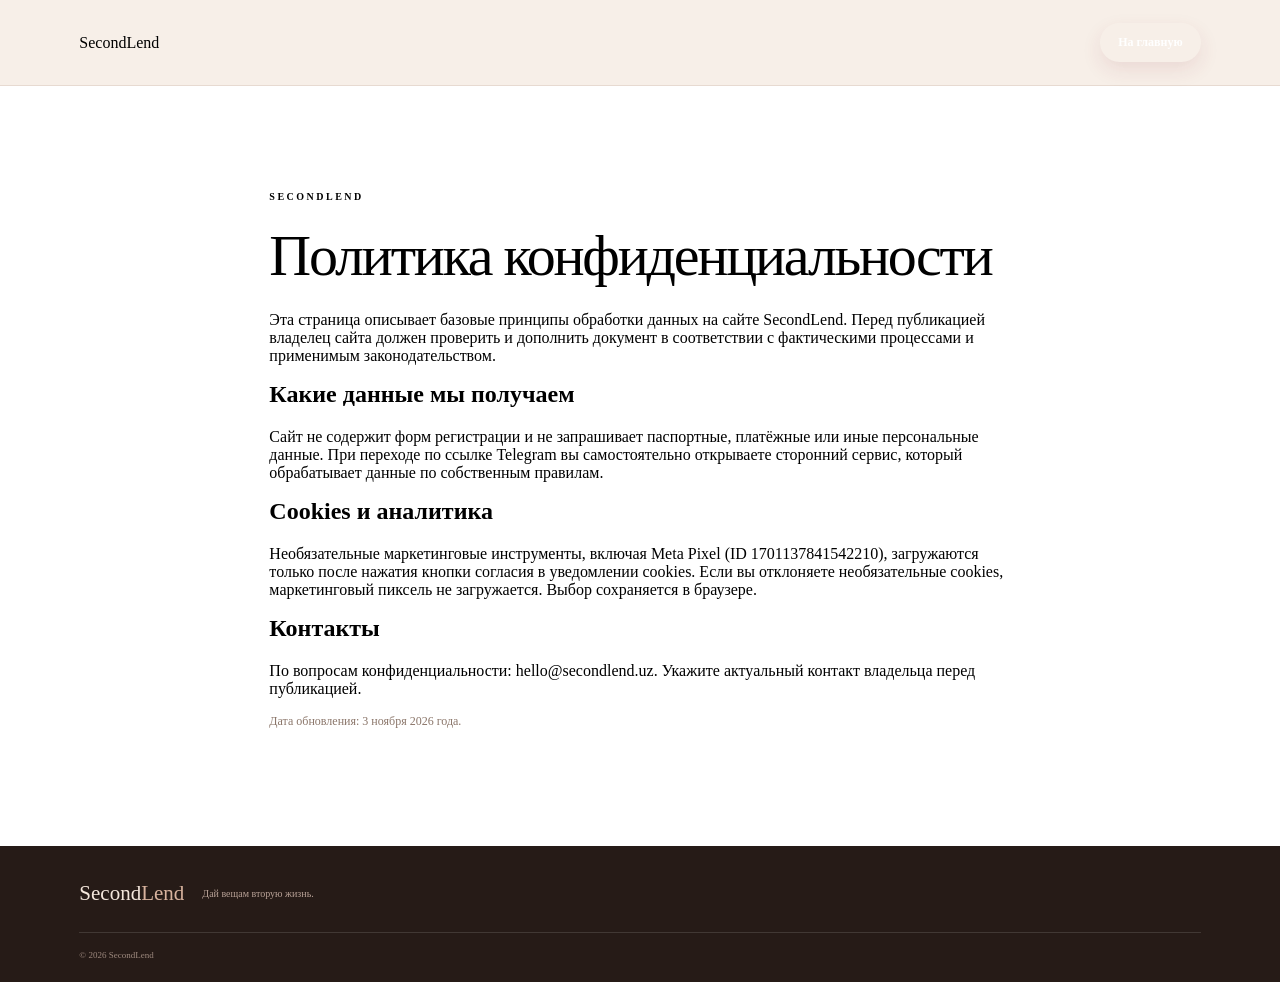
==== privacy.html @ d6c89d01 "Add files via upload" ====
<!doctype html><html lang="ru"><head><meta charset="utf-8"><meta name="viewport" content="width=device-width,initial-scale=1"><meta name="theme-color" content="#8B2635"><title>Политика конфиденциальности — SecondLend</title><link rel="stylesheet" href="styles.css"></head><body><header class="header"><a class="brand" href="index.html"><span>Second<span>Lend</span></span></a><a class="button button-small" href="index.html">На главную</a></header><main class="section-wrap" style="max-width:900px;margin:auto;min-height:70vh"><p class="eyebrow">SECONDLEND</p><h1 style="font-size:clamp(38px,6vw,58px)">Политика конфиденциальности</h1><p>Эта страница описывает базовые принципы обработки данных на сайте SecondLend. Перед публикацией владелец сайта должен проверить и дополнить документ в соответствии с фактическими процессами и применимым законодательством.</p><h2>Какие данные мы получаем</h2><p>Сайт не содержит форм регистрации и не запрашивает паспортные, платёжные или иные персональные данные. При переходе по ссылке Telegram вы самостоятельно открываете сторонний сервис, который обрабатывает данные по собственным правилам.</p><h2>Cookies и аналитика</h2><p>Необязательные маркетинговые инструменты, включая Meta Pixel (ID 1701137841542210), загружаются только после нажатия кнопки согласия в уведомлении cookies. Если вы отклоняете необязательные cookies, маркетинговый пиксель не загружается. Выбор сохраняется в браузере.</p><h2>Контакты</h2><p>По вопросам конфиденциальности: <a class="contact-link" href="mailto:hello@secondlend.uz">hello@secondlend.uz</a>. Укажите актуальный контакт владельца перед публикацией.</p><p style="color:#8b766a;font-size:12px">Дата обновления: 3 ноября 2026 года.</p></main><footer class="footer"><a class="brand brand-footer" href="index.html"><span>Second<span>Lend</span></span></a><span class="footer-note">Дай вещам вторую жизнь.</span><span class="copyright">© 2026 SecondLend</span></footer><script src="config.js"></script><script>document.querySelectorAll('.contact-link').forEach(a=>a.href='mailto:'+((window.SECONDLEND_CONFIG||{}).contactEmail||'hello@secondlend.uz'));</script></body></html>
---- styles.css ----
500;600;700&family=Playfair+Display:wght@500;600;700&display=swap');
:root{--wine:#8B2635;--wine-dark:#641b27;--brown:#75452F;--cream:#F7EFE7;--sand:#E8D5C4;--ink:#241B18;--muted:#78665c;--line:#ddc2ad;--white:#fffaf5;--serif:'Playfair Display',Georgia,serif;--sans:'DM Sans',Arial,sans-serif}
*{box-sizing:border-box}html{scroll-behavior:smooth}body{margin:0;background:var(--cream);color:var(--ink);font-family:var(--sans);-webkit-font-smoothing:antialiased}a{color:inherit;text-decoration:none}button{font:inherit}.header{height:86px;padding:0 6.2%;display:flex;align-items:center;justify-content:space-between;background:rgba(247,239,231,.94);position:sticky;top:0;z-index:20;border-bottom:1px solid rgba(117,69,47,.12);backdrop-filter:blur(16px)}.brand{display:flex;align-items:center;gap:12px;font:600 25px var(--serif);color:var(--wine-dark)}.brand svg{width:45px;height:38px;fill:none;stroke:currentColor;stroke-width:2;stroke-linecap:round;stroke-linejoin:round}.brand>span>span{color:var(--brown)}.nav{display:flex;gap:34px;font-size:13px;color:#624f45}.nav a{transition:color .2s}.nav a:hover{color:var(--wine)}.button{display:inline-flex;align-items:center;justify-content:center;gap:12px;background:var(--wine);color:white;padding:17px 24px;border:1px solid var(--wine);border-radius:50px;font-weight:600;font-size:14px;transition:transform .2s,background .2s,box-shadow .2s;box-shadow:0 8px 20px #8b26351c}.button:hover{transform:translateY(-2px);background:var(--wine-dark);box-shadow:0 12px 24px #8b26352b}.button-small{padding:12px 18px;font-size:12px}.tg-icon{font-size:19px;transform:rotate(-25deg);display:inline-block}.arrow{font-size:18px}.menu-toggle{display:none;background:none;border:0}.hero{min-height:650px;padding:75px 6.2% 58px;display:grid;grid-template-columns:1fr 1.04fr;align-items:center;gap:3%;position:relative;overflow:hidden;background:radial-gradient(ellipse at 78% 43%,#e6c5ae 0%,transparent 42%),linear-gradient(120deg,#fbf5ee,#f1dfd0)}.hero:before{content:"";position:absolute;width:520px;height:520px;border:1px solid #c18c75;border-radius:50%;right:-220px;top:-250px;opacity:.5}.hero-copy{position:relative;z-index:2;max-width:590px}.eyebrow{font-size:10px;font-weight:700;letter-spacing:2.5px;color:var(--wine);margin:0 0 20px;display:flex;align-items:center;gap:10px}.eyebrow span{width:26px;height:1px;background:var(--wine)}h1,h2,h3,p{margin-top:0}h1{font:700 clamp(43px,5.1vw,72px)/1.06 var(--serif);letter-spacing:-2.2px;margin-bottom:22px}h1 em,h2 em{font-style:normal;color:var(--wine)}.hero-text{font-size:16px;line-height:1.8;color:#5d4b41;max-width:470px;margin-bottom:28px}.hero-actions{display:flex;align-items:center;gap:20px;flex-wrap:wrap}.micro-note{font-size:10px;color:#8b766a;letter-spacing:.5px}.hero-proof{display:flex;align-items:center;gap:13px;margin-top:42px;color:#78665c;font-size:10px;line-height:1.5}.proof-avatars{display:flex}.proof-avatars b{width:31px;height:31px;border-radius:50%;display:grid;place-items:center;background:#e7c9b6;color:var(--wine);border:2px solid var(--cream);margin-right:-7px;font-size:10px}.proof-avatars b:nth-child(2){background:#8b2635;color:white}.proof-avatars b:nth-child(3){background:#d8b69e}.hero-visual{position:relative;height:470px;z-index:1}.hero-visual>img{width:100%;height:100%;object-fit:cover;border-radius:48% 48% 18px 18px;box-shadow:0 24px 60px #5c30252b;position:relative;z-index:1}.hero-visual:after{content:"";position:absolute;inset:16px -15px -15px 15px;border:1px solid #9e6556;border-radius:48% 48% 18px 18px;z-index:0}.visual-orbit{position:absolute;border:1px solid #9d6555;border-radius:50%;z-index:0}.orbit-one{width:80px;height:80px;right:-38px;top:60px}.orbit-two{width:22px;height:22px;left:-26px;bottom:75px;background:var(--wine)}.image-label{position:absolute;z-index:2;left:22px;bottom:22px;background:#241b18c9;color:#fff4e9;padding:12px 15px;border-radius:3px;font-size:9px;letter-spacing:2px;display:flex;align-items:center;gap:8px}.label-dot{width:6px;height:6px;background:#d6a88d;border-radius:50%}.floating-note{position:absolute;z-index:3;right:-30px;bottom:72px;display:flex;align-items:center;gap:11px;padding:15px 18px;background:var(--white);border-radius:12px;box-shadow:0 12px 30px #492c251e}.note-icon{width:34px;height:34px;border-radius:50%;display:grid;place-items:center;background:#f0ddd0;color:var(--wine);font-size:22px}.floating-note b,.floating-note small{display:block}.floating-note b{font:600 12px var(--serif)}.floating-note small{font-size:9px;color:var(--muted);margin-top:3px}.hero-bottom-line{position:absolute;bottom:18px;left:6.2%;right:6.2%;display:flex;justify-content:space-between;color:#9c8171;font-size:9px;letter-spacing:1.5px}.section-wrap{padding:105px 6.2%}.section-heading{max-width:650px;margin-bottom:42px}.section-heading h2{font:600 clamp(34px,4vw,51px)/1.15 var(--serif);letter-spacing:-1px;margin:0 0 14px}.section-subtitle{font-size:13px;color:var(--muted);line-height:1.7;margin:0}.benefits{background:var(--cream)}.benefit-grid{display:grid;grid-template-columns:repeat(4,1fr);gap:15px}.benefit-card{background:#f1e2d5;border:1px solid #ead4c3;padding:26px 23px 24px;border-radius:16px;min-height:200px;transition:transform .25s,box-shadow .25s}.benefit-card:hover,.step-card:hover{transform:translateY(-5px);box-shadow:0 14px 30px #6a392019}.icon-circle{width:47px;height:47px;border-radius:50%;background:#e6cabb;display:grid;place-items:center;margin-bottom:23px;color:var(--wine)}.icon-circle svg{width:25px;height:25px;fill:none;stroke:currentColor;stroke-width:1.7;stroke-linecap:round;stroke-linejoin:round}.benefit-card h3,.step-card h3{font:600 18px var(--serif);margin-bottom:9px}.benefit-card p,.step-card p{font-size:12px;line-height:1.7;color:#79675c;margin:0}.how{background:#f1e2d5}.centered{text-align:center;margin:0 auto 42px}.centered .eyebrow{justify-content:center}.steps-grid{display:grid;grid-template-columns:repeat(4,1fr);gap:14px}.step-card{background:#fbf5ef;border:1px solid #e8d2c1;border-radius:16px;padding:20px;min-height:315px;transition:transform .25s,box-shadow .25s}.step-top{display:flex;justify-content:space-between;align-items:center}.step-number{font:600 22px var(--serif);color:var(--wine)}.step-mark{color:#c69a82}.step-art{height:125px;margin:15px 0 20px;border-radius:12px;background:linear-gradient(135deg,#ead1bf,#f5e7db);display:flex;align-items:center;justify-content:center;position:relative;overflow:hidden}.art-hanger .hanger{font-size:76px;color:#8b5140;transform:rotate(180deg)}.art-hanger>span{position:absolute;right:24px;top:15px;color:var(--wine);font-size:24px}.art-chat{flex-direction:column;gap:10px}.chat-bubble{background:#fffaf5;padding:10px 15px;border-radius:12px 12px 12px 2px;font-size:11px;box-shadow:0 5px 12px #6a392019;color:#63463a}.chat-bubble.second{background:#8b2635;color:white;margin-left:30px;border-radius:12px 12px 2px 12px}.art-money{font:700 29px var(--serif);color:var(--wine);gap:8px}.art-money b{font-size:18px}.art-money i{font-style:normal;position:absolute;right:28px;top:22px;font-size:20px}.bag{position:absolute;width:72px;height:76px;border-radius:5px 5px 9px 9px;bottom:17px;box-shadow:0 9px 18px #5b2c241f}.bag:before{content:"";position:absolute;width:29px;height:20px;border:3px solid currentColor;border-bottom:0;border-radius:18px 18px 0 0;top:-18px;left:19px}.bag-one{background:#8b2635;color:#8b2635;left:calc(50% - 62px);transform:rotate(-8deg)}.bag-two{background:#d4b29a;color:#d4b29a;left:calc(50% + 4px);transform:rotate(7deg)}.step-card h3{font-size:17px}.reviews{background:#fbf5ef}.reviews-grid{display:grid;grid-template-columns:repeat(5,1fr);gap:13px}.review-card{padding:0;border:3px solid white;border-radius:13px;overflow:hidden;background:#171717;box-shadow:0 8px 22px #462b2018;position:relative;cursor:zoom-in;aspect-ratio:4/5}.review-card img{width:100%;height:100%;display:block;object-fit:cover;transition:transform .4s}.review-card:hover img{transform:scale(1.04)}.zoom-hint{position:absolute;bottom:8px;right:8px;padding:7px 9px;background:#241b18d9;color:white;border-radius:20px;font-size:9px;opacity:0;transition:opacity .2s}.review-card:hover .zoom-hint{opacity:1}.review-caption{margin:20px 0 0;color:#927b6e;font-size:10px;letter-spacing:.3px}.review-caption span{color:var(--wine);margin-right:5px}.final-cta{position:relative;overflow:hidden;padding:86px 9%;background:var(--wine);color:#fff6ed;min-height:330px}.final-cta:before,.final-cta:after{content:"";position:absolute;border:1px solid #e7bda4;border-radius:50%;opacity:.35}.final-cta:before{width:500px;height:500px;right:-90px;top:-280px}.final-cta:after{width:330px;height:330px;right:10%;bottom:-280px}.cta-content{position:relative;z-index:2;max-width:700px}.eyebrow.light{color:#eac6b3}.eyebrow.light:before{content:"";width:25px;height:1px;background:#eac6b3}.cta-content h2{font:600 clamp(34px,4vw,53px)/1.15 var(--serif);margin:0 0 15px;letter-spacing:-1px}.cta-content h2 em{color:#e9c3ac}.cta-content>p:not(.eyebrow){color:#f0d9ca;font-size:14px;margin-bottom:25px}.button-light{background:#f7efe7;color:var(--wine-dark);border-color:#f7efe7}.button-light:hover{background:white;color:var(--wine-dark)}.cta-decoration{position:absolute;right:10%;top:54px;font:700 65px/.9 var(--serif);color:#ffffff0c;transform:rotate(-12deg);letter-spacing:5px}.cta-stamp{position:absolute;right:10%;bottom:50px;width:85px;height:85px;border:1px solid #e7bda4;border-radius:50%;display:grid;place-items:center;text-align:center;font-size:10px;letter-spacing:2px;line-height:1.4;color:#eac6b3;transform:rotate(12deg)}.footer{padding:35px 6.2% 22px;background:#261b17;color:#f4e7dc;display:grid;grid-template-columns:auto 1fr auto;align-items:center;gap:18px}.brand-footer{color:#f4e7dc;font-size:21px}.brand-footer>span>span{color:#d8b39e}.brand-footer svg{width:38px}.footer-note{font-size:10px;color:#b8a196}.footer-links{display:flex;gap:24px;font-size:10px;color:#e0cfc3}.footer-links a:hover{color:white}.copyright{grid-column:1/-1;border-top:1px solid #ffffff20;padding-top:17px;margin-top:8px;font-size:9px;color:#9e8a7f}.cookie-banner{position:fixed;z-index:50;left:22px;right:22px;bottom:20px;max-width:850px;margin:auto;padding:19px 22px;background:#fffaf5;border:1px solid #e4cbbb;border-radius:15px;box-shadow:0 12px 50px #2c171733;display:flex;align-items:center;justify-content:space-between;gap:20px}.cookie-banner[hidden]{display:none}.cookie-banner b{font:600 16px var(--serif)}.cookie-banner p{font-size:11px;line-height:1.6;color:#78665c;margin:5px 0 0}.cookie-banner p a{text-decoration:underline}.cookie-actions{display:flex;gap:8px;flex-shrink:0}.cookie-actions .button{padding:11px 14px;font-size:10px}.button-ghost{background:transparent;color:var(--wine);box-shadow:none}.button-ghost:hover{color:white}.lightbox{position:fixed;inset:0;z-index:60;background:#160f0deF;display:none;align-items:center;justify-content:center;padding:50px}.lightbox.open{display:flex}.lightbox img{max-width:min(85vw,900px);max-height:85vh;object-fit:contain;border-radius:8px;box-shadow:0 20px 70px #0008}.lightbox button{position:absolute;border:0;background:#fff2;color:white;border-radius:50%;width:42px;height:42px;font-size:30px;cursor:pointer}.lightbox-close{right:24px;top:20px}.lightbox-prev{left:24px;top:50%}.lightbox-next{right:24px;top:50%}
@media(max-width:900px){.header{padding:0 4%;height:76px}.nav{gap:17px;font-size:11px}.hero{padding:55px 5% 65px;min-height:570px;grid-template-columns:1fr 1fr}.hero-visual{height:390px}.hero-proof{margin-top:25px}.section-wrap{padding:80px 5%}.benefit-grid,.steps-grid{grid-template-columns:repeat(2,1fr)}.reviews-grid{grid-template-columns:repeat(3,1fr)}.footer{padding-left:5%;padding-right:5%;grid-template-columns:auto 1fr}.footer-links{grid-column:1/-1;justify-content:space-between}.footer-note{text-align:right}}
@media(max-width:620px){.header{height:68px}.brand{font-size:21px;gap:8px}.brand svg{width:36px}.header>.button{display:none}.menu-toggle{display:flex;flex-direction:column;gap:5px;padding:10px}.menu-toggle span{width:23px;height:2px;background:var(--wine);display:block}.nav{display:none;position:absolute;top:67px;left:0;right:0;background:#fbf5ef;padding:20px 6%;flex-direction:column;gap:18px;border-bottom:1px solid var(--line)}.nav.open{display:flex}.hero{display:flex;flex-direction:column;align-items:stretch;padding:48px 6% 62px;gap:35px}.hero-copy{max-width:none}h1{font-size:clamp(42px,12vw,59px);letter-spacing:-1.8px}.hero-text{font-size:14px}.hero-actions{gap:13px}.hero-actions .button{width:100%}.micro-note{width:100%;text-align:center}.hero-proof{margin-top:24px}.hero-visual{height:330px;margin:0 10px 10px 0}.floating-note{right:-10px;bottom:25px}.hero-bottom-line{left:6%;right:6%;font-size:8px}.section-wrap{padding:68px 6%}.section-heading{margin-bottom:28px}.section-heading h2{font-size:36px}.benefit-grid{gap:10px}.benefit-card{padding:19px 15px;min-height:180px}.icon-circle{margin-bottom:16px}.benefit-card h3{font-size:16px}.benefit-card p{font-size:11px}.steps-grid{gap:10px}.step-card{padding:15px;min-height:290px}.step-art{height:105px}.step-card h3{font-size:15px}.step-card p{font-size:11px}.reviews-grid{grid-template-columns:repeat(2,1fr);gap:10px}.review-card{aspect-ratio:4/5}.final-cta{padding:70px 7%;min-height:390px}.cta-content h2{font-size:36px}.cta-content>p:not(.eyebrow){font-size:13px;line-height:1.7}.cta-content .button{width:100%;font-size:12px;padding:16px 13px}.cta-stamp{right:7%;bottom:12px;width:62px;height:62px;font-size:8px}.cta-decoration{right:5%;top:15px;font-size:44px}.footer{padding:30px 6% 20px;grid-template-columns:1fr;gap:13px}.footer-note{text-align:left}.footer-links{grid-column:auto;display:grid;grid-template-columns:1fr 1fr;gap:14px;font-size:10px}.footer-links a:nth-child(2){grid-column:1/-1;grid-row:2}.copyright{grid-column:auto}.cookie-banner{left:10px;right:10px;bottom:10px;display:block;padding:17px}.cookie-actions{margin-top:13px}.cookie-actions .button{flex:1}.lightbox{padding:22px}.lightbox img{max-width:94vw;max-height:82vh}.lightbox-prev{left:5px}.lightbox-next{right:5px}}

/* Small, consistent Telegram conversion links inside each content card */
.mini-telegram{display:inline-flex;align-items:center;gap:7px;margin-top:17px;padding:9px 13px;border-radius:30px;background:#8B2635;color:#fffaf5;font-size:10px;font-weight:700;letter-spacing:.1px;transition:transform .2s,background .2s}
.mini-telegram:hover{transform:translateY(-2px);background:#641b27}
.step-card .mini-telegram{margin-top:13px}
.redesigned-reviews{grid-template-columns:repeat(3,1fr);align-items:stretch}
.quote-card{padding:27px 25px 22px;border:1px solid #ead4c3;border-radius:17px;background:#f3e4d8;display:flex;flex-direction:column;min-height:270px;box-shadow:0 8px 22px #462b200b}
.quote-card-highlight{background:#8B2635;color:#fff5ed;border-color:#8B2635;transform:translateY(-8px)}
.quote-mark{font:700 55px/.7 var(--serif);color:#b77d69;height:42px}
.quote-card-highlight .quote-mark{color:#e6bda9}
.quote-card>p{font:500 17px/1.55 var(--serif);margin:8px 0 25px;flex:1}
.quote-person{display:flex;align-items:center;gap:10px;border-top:1px solid #d9bca9;padding-top:15px}
.quote-card-highlight .quote-person{border-color:#ffffff45}
.quote-avatar{width:35px;height:35px;border-radius:50%;display:grid;place-items:center;background:#e4c4b1;color:#7c2831;font:600 14px var(--serif)}
.quote-person b,.quote-person small{display:block}
.quote-person b{font-size:11px}
.quote-person small{font-size:9px;color:#8e7568;margin-top:3px}
.quote-card-highlight .quote-person small{color:#f0d2c3}
.quote-stars{margin-left:auto;color:#b47b48;font-size:10px;letter-spacing:1px}
.quote-card-highlight .quote-stars{color:#f2d1a7}
.text-telegram{display:flex;align-items:center;justify-content:space-between;margin-top:17px;padding-top:12px;border-top:1px solid #d9bca9;color:var(--wine);font-size:11px;font-weight:700}
.quote-card-highlight .text-telegram{color:#fff5ed;border-color:#ffffff45}
.text-telegram span{font-size:17px}
.sample-disclaimer{font-size:10px;color:#9a8275;margin:16px 0 0}
.reviews-cta{margin-top:30px;padding:20px 23px;border-radius:14px;background:#f0dfd2;display:flex;align-items:center;justify-content:space-between;gap:15px}
.reviews-cta>span{font:600 17px var(--serif);color:#563a30}
.reviews-cta .button{padding:13px 18px;font-size:11px}
@media(max-width:900px){.redesigned-reviews{grid-template-columns:repeat(2,1fr)}.quote-card-highlight{transform:none}}
@media(max-width:620px){.redesigned-reviews{grid-template-columns:1fr}.quote-card{min-height:230px;padding:23px}.quote-card>p{font-size:16px}.reviews-cta{align-items:stretch;flex-direction:column}.reviews-cta .button{width:100%}.mini-telegram{font-size:10px}}

/* Accessibility and reduced-motion support */
:focus-visible{outline:3px solid #b77d69;outline-offset:3px}
@media(prefers-reduced-motion:reduce){html{scroll-behavior:auto}*,*::before,*::after{animation-duration:.01ms!important;animation-iteration-count:1!important;transition-duration:.01ms!important}}
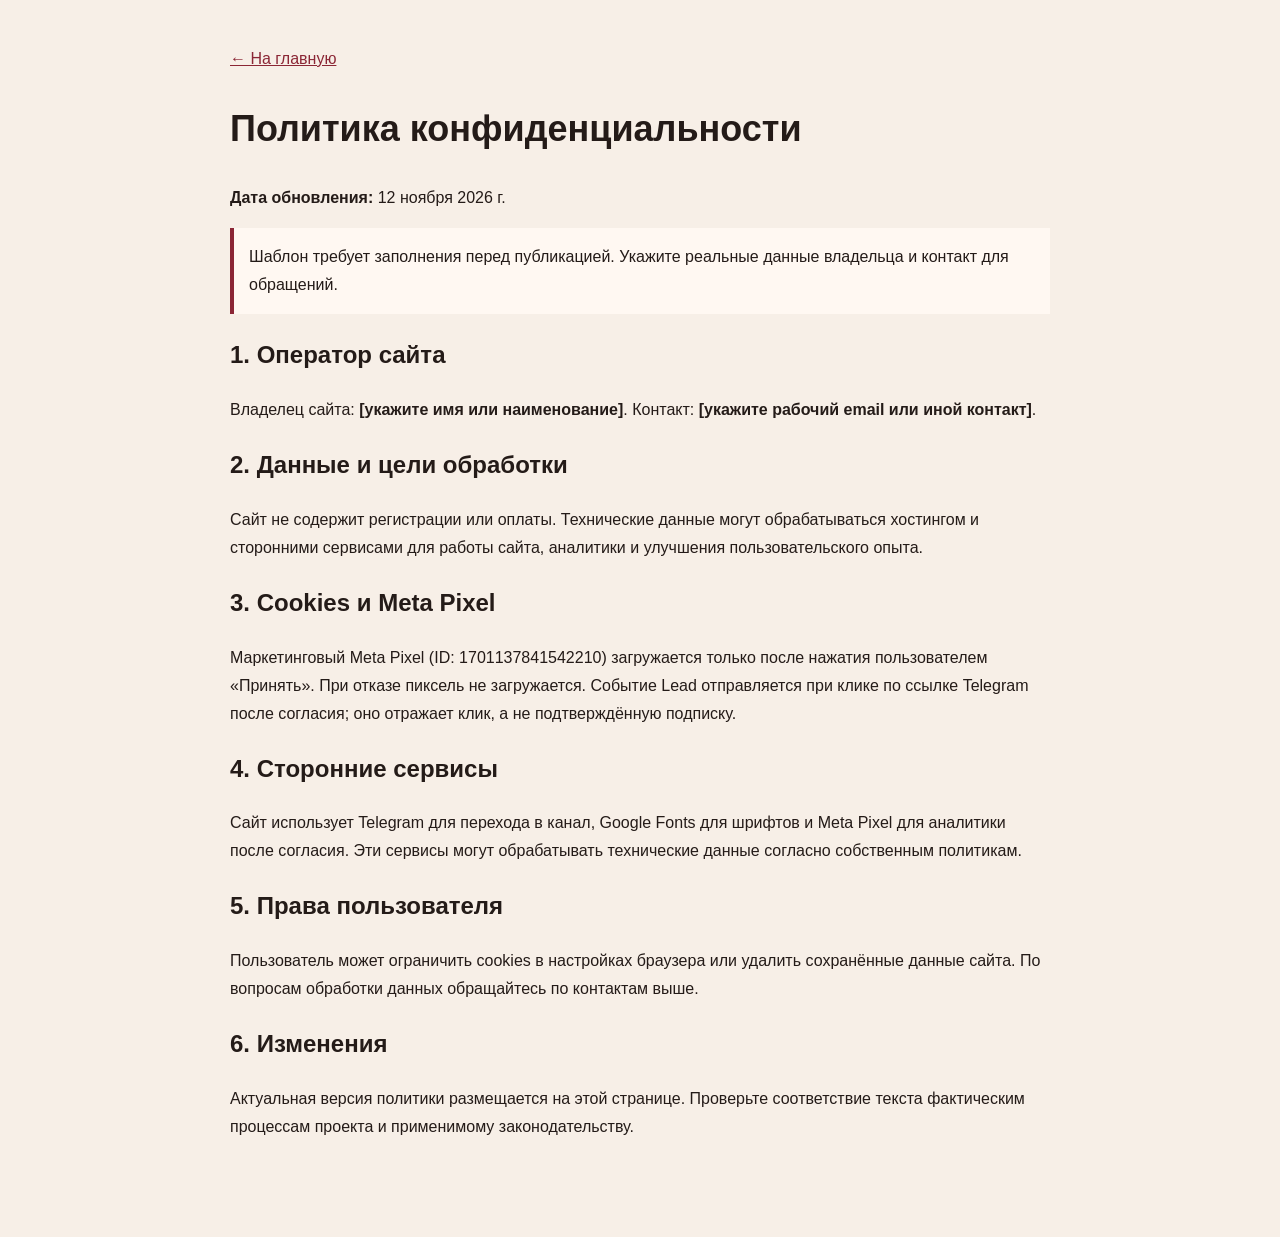
==== commit 527221ad: "Add files via upload" ====
--- a/privacy.html
+++ b/privacy.html
@@ -1 +1 @@
-<!doctype html><html lang="ru"><head><meta charset="utf-8"><meta name="viewport" content="width=device-width,initial-scale=1"><meta name="theme-color" content="#8B2635"><title>Политика конфиденциальности — SecondLend</title><link rel="stylesheet" href="styles.css"></head><body><header class="header"><a class="brand" href="index.html"><span>Second<span>Lend</span></span></a><a class="button button-small" href="index.html">На главную</a></header><main class="section-wrap" style="max-width:900px;margin:auto;min-height:70vh"><p class="eyebrow">SECONDLEND</p><h1 style="font-size:clamp(38px,6vw,58px)">Политика конфиденциальности</h1><p>Эта страница описывает базовые принципы обработки данных на сайте SecondLend. Перед публикацией владелец сайта должен проверить и дополнить документ в соответствии с фактическими процессами и применимым законодательством.</p><h2>Какие данные мы получаем</h2><p>Сайт не содержит форм регистрации и не запрашивает паспортные, платёжные или иные персональные данные. При переходе по ссылке Telegram вы самостоятельно открываете сторонний сервис, который обрабатывает данные по собственным правилам.</p><h2>Cookies и аналитика</h2><p>Необязательные маркетинговые инструменты, включая Meta Pixel (ID 1701137841542210), загружаются только после нажатия кнопки согласия в уведомлении cookies. Если вы отклоняете необязательные cookies, маркетинговый пиксель не загружается. Выбор сохраняется в браузере.</p><h2>Контакты</h2><p>По вопросам конфиденциальности: <a class="contact-link" href="mailto:hello@secondlend.uz">hello@secondlend.uz</a>. Укажите актуальный контакт владельца перед публикацией.</p><p style="color:#8b766a;font-size:12px">Дата обновления: 3 ноября 2026 года.</p></main><footer class="footer"><a class="brand brand-footer" href="index.html"><span>Second<span>Lend</span></span></a><span class="footer-note">Дай вещам вторую жизнь.</span><span class="copyright">© 2026 SecondLend</span></footer><script src="config.js"></script><script>document.querySelectorAll('.contact-link').forEach(a=>a.href='mailto:'+((window.SECONDLEND_CONFIG||{}).contactEmail||'hello@secondlend.uz'));</script></body></html>+<!doctype html><html lang="ru"><head><meta charset="utf-8"><meta name="viewport" content="width=device-width,initial-scale=1"><title>Политика конфиденциальности — SecondLend</title><style>body{margin:0;background:#F7EFE7;color:#241B18;font:16px/1.75 Arial,sans-serif}.wrap{max-width:820px;margin:auto;padding:45px 24px 80px}a{color:#8B2635}h1{font-size:36px}.note{padding:15px;background:#fff8f2;border-left:4px solid #8B2635}</style></head><body><main class="wrap"><a href="index.html">← На главную</a><h1>Политика конфиденциальности</h1><p><b>Дата обновления:</b> 12 ноября 2026 г.</p><p class="note">Шаблон требует заполнения перед публикацией. Укажите реальные данные владельца и контакт для обращений.</p><h2>1. Оператор сайта</h2><p>Владелец сайта: <b>[укажите имя или наименование]</b>. Контакт: <b>[укажите рабочий email или иной контакт]</b>.</p><h2>2. Данные и цели обработки</h2><p>Сайт не содержит регистрации или оплаты. Технические данные могут обрабатываться хостингом и сторонними сервисами для работы сайта, аналитики и улучшения пользовательского опыта.</p><h2>3. Cookies и Meta Pixel</h2><p>Маркетинговый Meta Pixel (ID: 1701137841542210) загружается только после нажатия пользователем «Принять». При отказе пиксель не загружается. Событие Lead отправляется при клике по ссылке Telegram после согласия; оно отражает клик, а не подтверждённую подписку.</p><h2>4. Сторонние сервисы</h2><p>Сайт использует Telegram для перехода в канал, Google Fonts для шрифтов и Meta Pixel для аналитики после согласия. Эти сервисы могут обрабатывать технические данные согласно собственным политикам.</p><h2>5. Права пользователя</h2><p>Пользователь может ограничить cookies в настройках браузера или удалить сохранённые данные сайта. По вопросам обработки данных обращайтесь по контактам выше.</p><h2>6. Изменения</h2><p>Актуальная версия политики размещается на этой странице. Проверьте соответствие текста фактическим процессам проекта и применимому законодательству.</p></main></body></html>
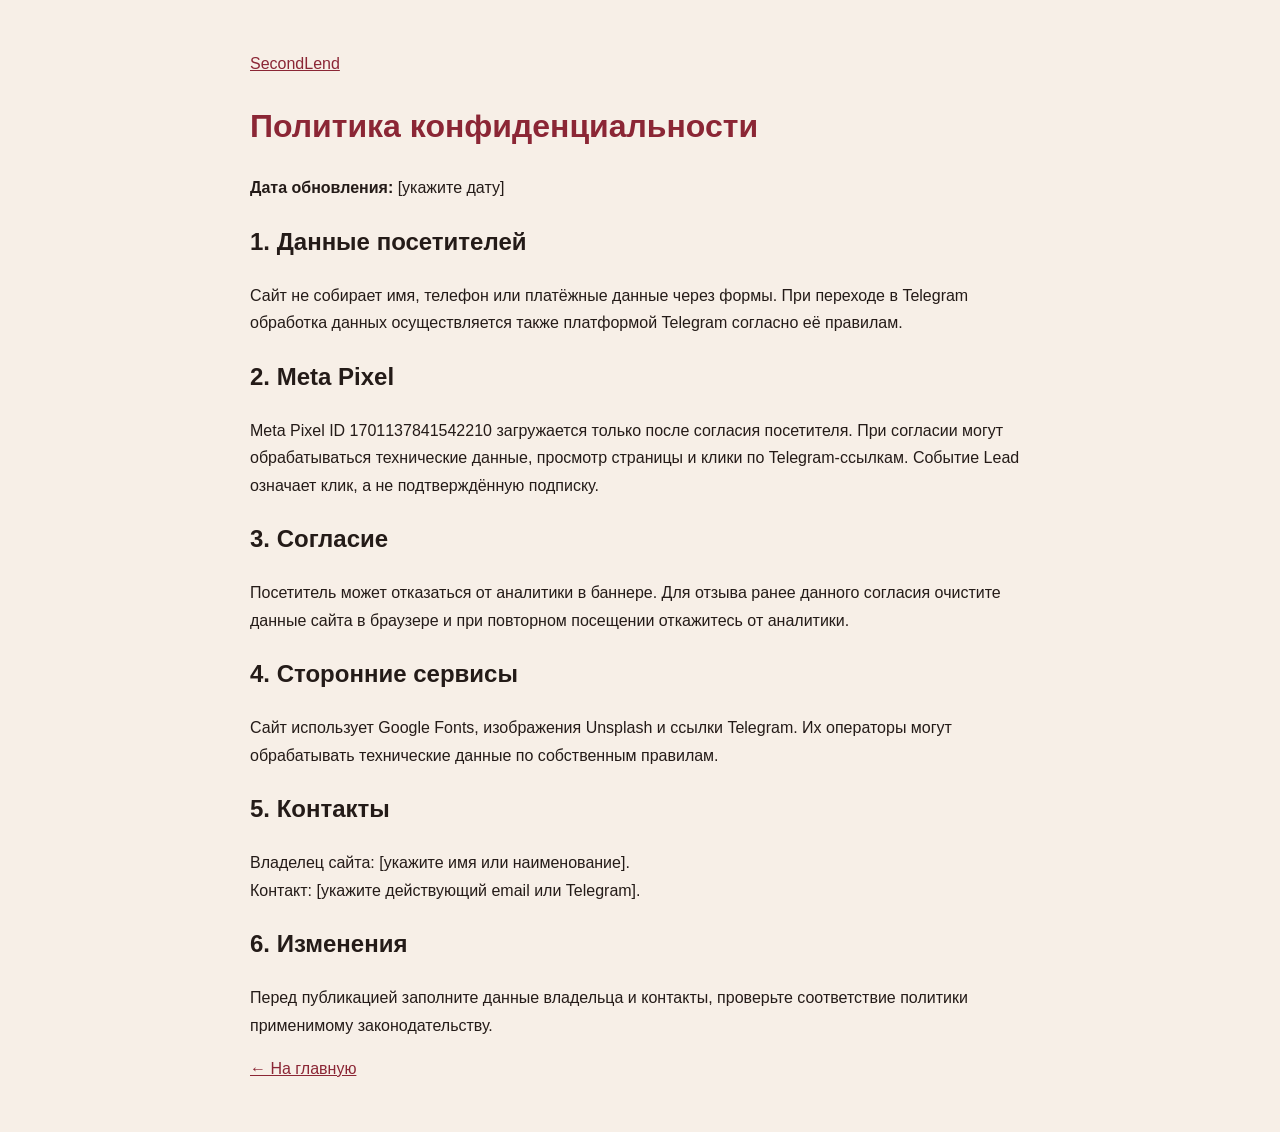
==== commit 027d10e0: "Add files via upload" ====
--- a/privacy.html
+++ b/privacy.html
@@ -1 +1 @@
-<!doctype html><html lang="ru"><head><meta charset="utf-8"><meta name="viewport" content="width=device-width,initial-scale=1"><title>Политика конфиденциальности — SecondLend</title><style>body{margin:0;background:#F7EFE7;color:#241B18;font:16px/1.75 Arial,sans-serif}.wrap{max-width:820px;margin:auto;padding:45px 24px 80px}a{color:#8B2635}h1{font-size:36px}.note{padding:15px;background:#fff8f2;border-left:4px solid #8B2635}</style></head><body><main class="wrap"><a href="index.html">← На главную</a><h1>Политика конфиденциальности</h1><p><b>Дата обновления:</b> 12 ноября 2026 г.</p><p class="note">Шаблон требует заполнения перед публикацией. Укажите реальные данные владельца и контакт для обращений.</p><h2>1. Оператор сайта</h2><p>Владелец сайта: <b>[укажите имя или наименование]</b>. Контакт: <b>[укажите рабочий email или иной контакт]</b>.</p><h2>2. Данные и цели обработки</h2><p>Сайт не содержит регистрации или оплаты. Технические данные могут обрабатываться хостингом и сторонними сервисами для работы сайта, аналитики и улучшения пользовательского опыта.</p><h2>3. Cookies и Meta Pixel</h2><p>Маркетинговый Meta Pixel (ID: 1701137841542210) загружается только после нажатия пользователем «Принять». При отказе пиксель не загружается. Событие Lead отправляется при клике по ссылке Telegram после согласия; оно отражает клик, а не подтверждённую подписку.</p><h2>4. Сторонние сервисы</h2><p>Сайт использует Telegram для перехода в канал, Google Fonts для шрифтов и Meta Pixel для аналитики после согласия. Эти сервисы могут обрабатывать технические данные согласно собственным политикам.</p><h2>5. Права пользователя</h2><p>Пользователь может ограничить cookies в настройках браузера или удалить сохранённые данные сайта. По вопросам обработки данных обращайтесь по контактам выше.</p><h2>6. Изменения</h2><p>Актуальная версия политики размещается на этой странице. Проверьте соответствие текста фактическим процессам проекта и применимому законодательству.</p></main></body></html>+<!doctype html><html lang="ru"><head><meta charset="utf-8"><meta name="viewport" content="width=device-width,initial-scale=1"><title>Политика конфиденциальности — SecondLend</title><style>body{font:16px/1.7 Arial;background:#F7EFE7;color:#241B18;margin:0}.wrap{max-width:780px;margin:50px auto;padding:0 20px}h1{color:#8B2635}a{color:#8B2635}</style></head><body><main class="wrap"><a href="index.html">SecondLend</a><h1>Политика конфиденциальности</h1><p><b>Дата обновления:</b> [укажите дату]</p><h2>1. Данные посетителей</h2><p>Сайт не собирает имя, телефон или платёжные данные через формы. При переходе в Telegram обработка данных осуществляется также платформой Telegram согласно её правилам.</p><h2>2. Meta Pixel</h2><p>Meta Pixel ID 1701137841542210 загружается только после согласия посетителя. При согласии могут обрабатываться технические данные, просмотр страницы и клики по Telegram-ссылкам. Событие Lead означает клик, а не подтверждённую подписку.</p><h2>3. Согласие</h2><p>Посетитель может отказаться от аналитики в баннере. Для отзыва ранее данного согласия очистите данные сайта в браузере и при повторном посещении откажитесь от аналитики.</p><h2>4. Сторонние сервисы</h2><p>Сайт использует Google Fonts, изображения Unsplash и ссылки Telegram. Их операторы могут обрабатывать технические данные по собственным правилам.</p><h2>5. Контакты</h2><p>Владелец сайта: [укажите имя или наименование].<br>Контакт: [укажите действующий email или Telegram].</p><h2>6. Изменения</h2><p>Перед публикацией заполните данные владельца и контакты, проверьте соответствие политики применимому законодательству.</p><p><a href="index.html">← На главную</a></p></main></body></html>
